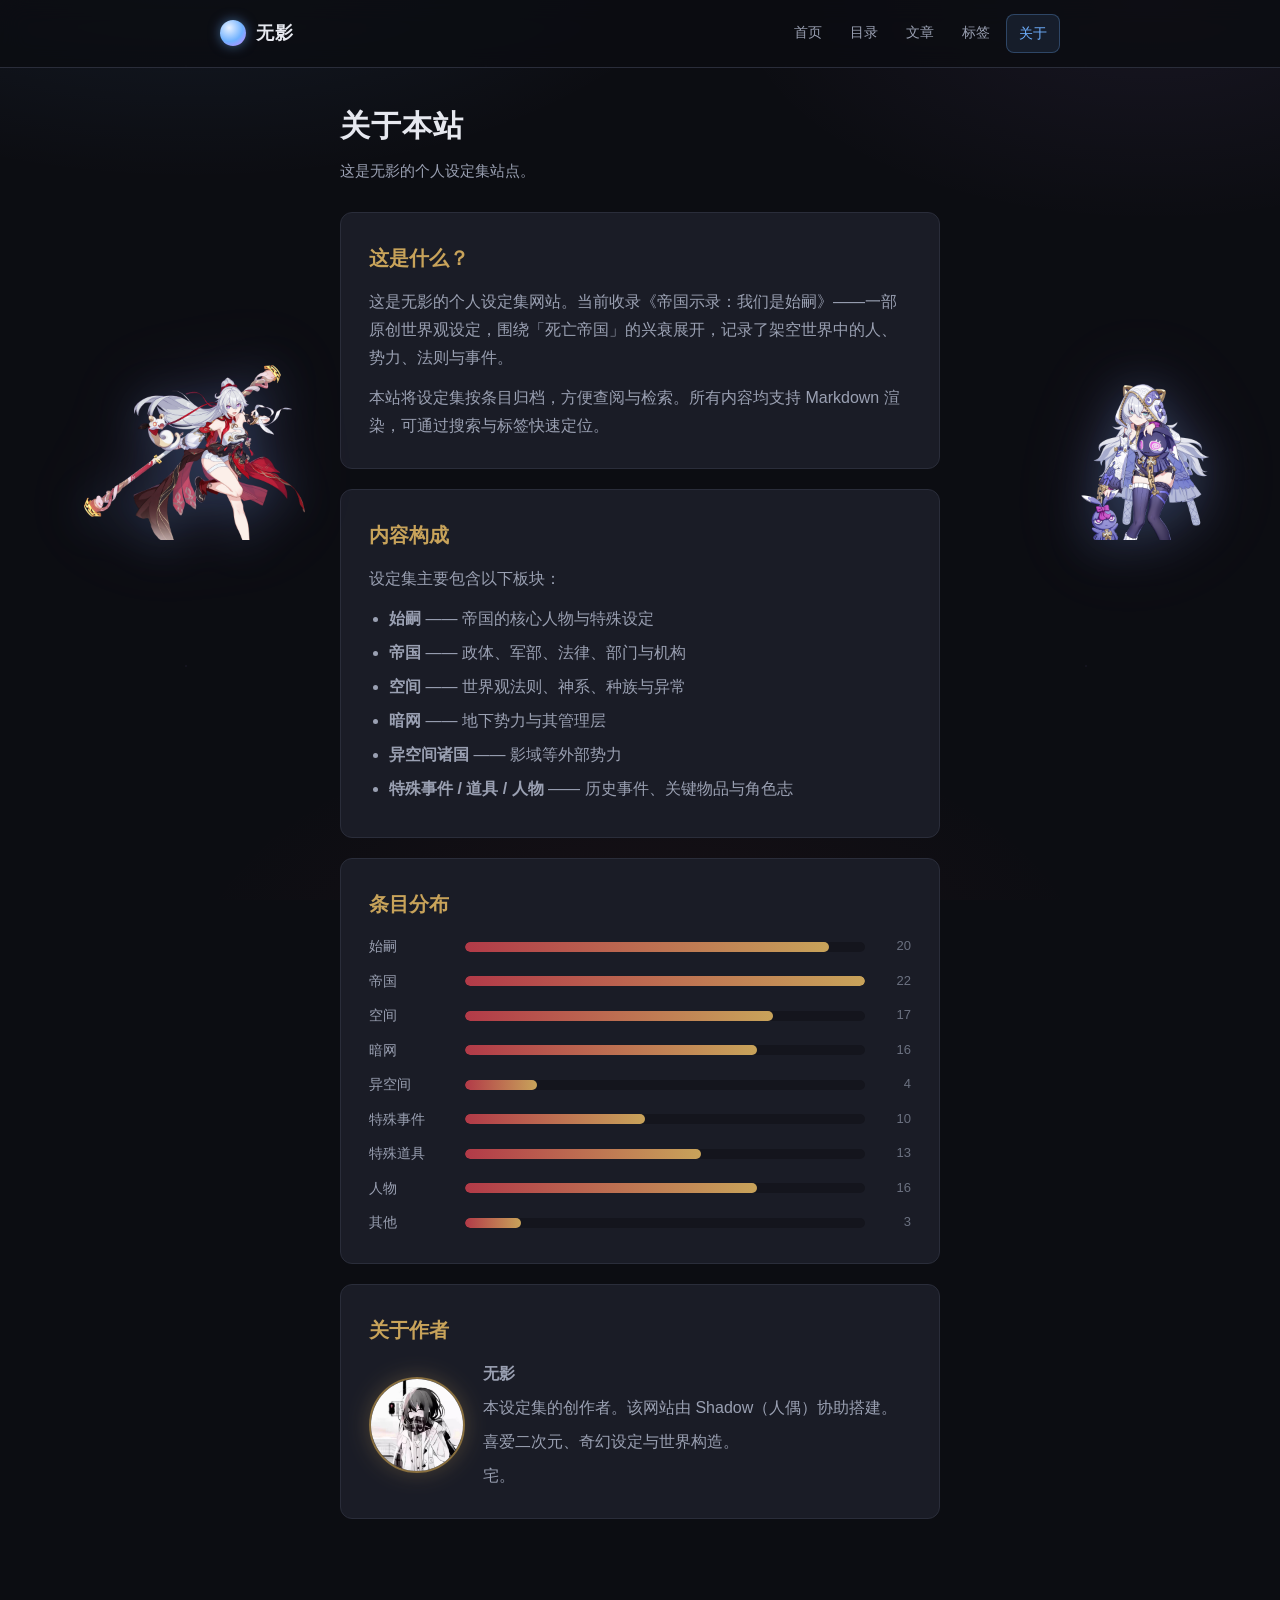
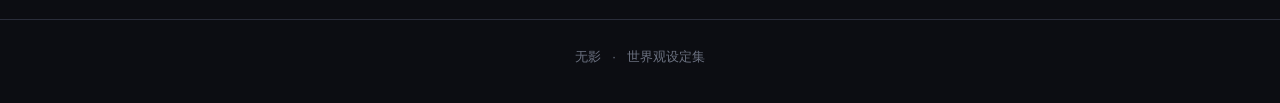
==== website/about.html @ 32f3dcf8 "初始提交：无影个人设定集网站（静态站 + 数据生成脚本）" ====
<!DOCTYPE html>
<html lang="zh-CN">
<head>
  <meta charset="UTF-8">
  <meta name="viewport" content="width=device-width, initial-scale=1.0">
  <title>关于 · 无影</title>
  <link rel="icon" href="favicon.jpg" type="image/jpeg">
  <link rel="stylesheet" href="assets/css/style.css">
</head>
<body data-page="about">
<header class="site-header">
    <div class="header-inner">
      <a class="brand" href="index.html">
        <span class="emblem"></span>
        <span>无影</span>
      </a>
      <nav class="nav-links">
        <a href="index.html" data-nav="home">首页</a>
        <a href="contents.html" data-nav="contents">目录</a>
        <a href="articles.html" data-nav="articles">文章</a>
        <a href="tags.html" data-nav="tags">标签</a>
        <a href="about.html" data-nav="about">关于</a>
      </nav>
    </div>
  </header>

  <div class="container">
    <h1 class="page-title">关于本站</h1>
    <p class="page-sub">这是无影的个人设定集站点。</p>

    <div class="about-card">
      <h2>这是什么？</h2>
      <p>这是无影的个人设定集网站。当前收录《帝国示录：我们是始嗣》——一部原创世界观设定，围绕「死亡帝国」的兴衰展开，记录了架空世界中的人、势力、法则与事件。</p>
      <p>本站将设定集按条目归档，方便查阅与检索。所有内容均支持 Markdown 渲染，可通过搜索与标签快速定位。</p>
    </div>

    <div class="about-card">
      <h2>内容构成</h2>
      <p>设定集主要包含以下板块：</p>
      <ul>
        <li><strong>始嗣</strong> —— 帝国的核心人物与特殊设定</li>
        <li><strong>帝国</strong> —— 政体、军部、法律、部门与机构</li>
        <li><strong>空间</strong> —— 世界观法则、神系、种族与异常</li>
        <li><strong>暗网</strong> —— 地下势力与其管理层</li>
        <li><strong>异空间诸国</strong> —— 影域等外部势力</li>
        <li><strong>特殊事件 / 道具 / 人物</strong> —— 历史事件、关键物品与角色志</li>
      </ul>
    </div>

    <div class="about-card">
      <h2>条目分布</h2>
      <div class="cat-bars" id="cat-bars"></div>
    </div>

    <div class="about-card">
      <h2>关于作者</h2>
      <div class="author-row">
        <img class="author-avatar" src="assets/img/avatar.jpg" alt="无影">
        <div class="author-meta">
          <p><strong>无影</strong></p>
          <p>本设定集的创作者。该网站由 Shadow（人偶）协助搭建。</p>
          <p>喜爱二次元、奇幻设定与世界构造。</p>
          <p>宅。</p>
        </div>
      </div>
    </div>
  </div>

  <footer class="site-footer">
    <span>无影</span>
    <span class="sep">·</span>
    <span>世界观设定集</span>
  </footer>

  <script src="assets/js/characters.js"></script>
  <script src="assets/js/articles.js"></script>
  <script src="assets/js/app.js"></script>
</body>
</html>
---- website/assets/css/style.css ----
/* =========================================================
   无影 · 个人设定集网站
   暗色主题 · 死亡帝国风格
   ========================================================= */

:root {
  --bg: #0c0d12;
  --bg-elev: #14151d;
  --bg-card: #1a1c26;
  --bg-card-hover: #20232f;
  --border: #2a2d3a;
  --border-strong: #3a3e50;
  --text: #e6e8ef;
  --text-dim: #9aa0b2;
  --text-faint: #6b7180;
  --accent: #c8a35a;        /* 鎏金 */
  --accent-dim: #8a6f3c;
  --accent-2: #b23a48;      /* 死亡绯红 */
  --accent-2-dim: #6e2730;
  /* 琪亚娜·卡斯兰娜配色 */
  --kiana-blue: #6fb1ff;      /* 蓝瞳 */
  --kiana-blue-deep: #2f6fd6;
  --kiana-purple: #b98cff;    /* 终焉律者紫 */
  --kiana-silver: #e8f1ff;    /* 银白长发 */
  --code-bg: #0f1016;
  --link: #d9bd7e;
  --radius: 12px;
  --radius-sm: 8px;
  --font-serif: "Noto Serif SC", "Songti SC", "SimSun", serif;
  --font-sans: -apple-system, BlinkMacSystemFont, "Segoe UI", "PingFang SC",
    "Hiragino Sans GB", "Microsoft YaHei", sans-serif;
  --maxw: 880px;
}

* { box-sizing: border-box; }

html { scroll-behavior: smooth; }

body {
  margin: 0;
  background: var(--bg);
  color: var(--text);
  font-family: var(--font-sans);
  line-height: 1.75;
  font-size: 16px;
  -webkit-font-smoothing: antialiased;
}

/* 背景纹理：星尘 + 暗红晕染 + 琪亚娜的冰蓝律者光晕 */
body::before {
  content: "";
  position: fixed;
  inset: 0;
  z-index: -1;
  background:
    radial-gradient(ellipse 70% 50% at 15% -10%, rgba(111, 177, 255, 0.10), transparent 60%),
    radial-gradient(ellipse 60% 45% at 90% 0%, rgba(185, 140, 255, 0.07), transparent 55%),
    radial-gradient(ellipse 60% 50% at 50% 110%, rgba(178, 58, 72, 0.08), transparent 60%),
    radial-gradient(1px 1px at 20% 30%, rgba(255,255,255,0.06) 50%, transparent 50%),
    radial-gradient(1px 1px at 75% 60%, rgba(150,190,255,0.06) 50%, transparent 50%),
    radial-gradient(1px 1px at 40% 80%, rgba(255,255,255,0.05) 50%, transparent 50%),
    radial-gradient(1.5px 1.5px at 62% 22%, rgba(185,140,255,0.05) 50%, transparent 50%),
    var(--bg);
  background-size: auto, auto, auto, 180px 180px, 220px 220px, 260px 260px, 300px 300px, auto;
}

a { color: var(--link); text-decoration: none; }
a:hover { color: var(--accent); }

/* ---------- 顶部导航 ---------- */
.site-header {
  position: sticky;
  top: 0;
  z-index: 50;
  backdrop-filter: blur(12px);
  background: rgba(12, 13, 18, 0.82);
  border-bottom: 1px solid var(--border);
}

.header-inner {
  max-width: var(--maxw);
  margin: 0 auto;
  padding: 14px 20px;
  display: flex;
  align-items: center;
  justify-content: space-between;
  gap: 16px;
}

.brand {
  display: flex;
  align-items: center;
  gap: 10px;
  font-family: var(--font-serif);
  font-weight: 700;
  font-size: 18px;
  color: var(--text);
  letter-spacing: 1px;
}
.brand .emblem {
  width: 26px; height: 26px;
  border-radius: 50%;
  background: radial-gradient(circle at 35% 30%, var(--kiana-silver), var(--kiana-blue) 55%, var(--kiana-purple) 90%);
  box-shadow: 0 0 12px rgba(111, 177, 255, 0.5);
  flex-shrink: 0;
}
.brand:hover { color: var(--text); }

.nav-links {
  display: flex;
  gap: 4px;
  flex-wrap: wrap;
}
.nav-links a {
  padding: 6px 12px;
  border-radius: var(--radius-sm);
  color: var(--text-dim);
  font-size: 14px;
  transition: all .18s;
}
.nav-links a:hover { color: var(--text); background: var(--bg-card); }
.nav-links a.active {
  color: var(--kiana-blue);
  background: rgba(111, 177, 255, 0.10);
  border: 1px solid rgba(111, 177, 255, 0.28);
}

/* ---------- 布局 ---------- */
.container {
  max-width: var(--maxw);
  margin: 0 auto;
  padding: 32px 20px 80px;
}

.page-title {
  font-family: var(--font-serif);
  font-size: 30px;
  font-weight: 700;
  margin: 0 0 6px;
  letter-spacing: 1px;
}
.page-sub {
  color: var(--text-dim);
  margin: 0 0 28px;
  font-size: 15px;
}

/* ---------- 首页 hero ---------- */
.hero {
  padding: 44px 0 8px;
}
.hero h1 {
  font-family: var(--font-serif);
  font-size: 38px;
  margin: 0 0 12px;
  letter-spacing: 2px;
  background: linear-gradient(120deg, var(--text) 0%, var(--accent) 55%, var(--accent-2) 100%);
  -webkit-background-clip: text;
  background-clip: text;
  -webkit-text-fill-color: transparent;
}
.hero p {
  color: var(--text-dim);
  max-width: 620px;
  margin: 0 0 24px;
  font-size: 16px;
}

.stats-row {
  display: flex;
  gap: 28px;
  flex-wrap: wrap;
  padding: 18px 0 6px;
  border-top: 1px solid var(--border);
  border-bottom: 1px solid var(--border);
  margin-bottom: 28px;
}
.stat .num {
  font-family: var(--font-serif);
  font-size: 26px;
  font-weight: 700;
  color: var(--accent);
}
.stat .label { color: var(--text-dim); font-size: 13px; }

/* ---------- 工具栏 ---------- */
.toolbar {
  display: flex;
  gap: 12px;
  align-items: center;
  flex-wrap: wrap;
  margin-bottom: 22px;
}
.search-box {
  flex: 1 1 240px;
  min-width: 200px;
  position: relative;
}
.search-box input {
  width: 100%;
  padding: 10px 14px 10px 36px;
  background: var(--bg-elev);
  border: 1px solid var(--border);
  border-radius: var(--radius-sm);
  color: var(--text);
  font-size: 14px;
  outline: none;
  transition: border-color .18s;
}
.search-box input:focus { border-color: var(--accent-dim); }
.search-box input::placeholder { color: var(--text-faint); }
.search-box .search-icon {
  position: absolute;
  left: 12px; top: 50%;
  transform: translateY(-50%);
  color: var(--text-faint);
  pointer-events: none;
}

.filter-select {
  padding: 10px 14px;
  background: var(--bg-elev);
  border: 1px solid var(--border);
  border-radius: var(--radius-sm);
  color: var(--text);
  font-size: 14px;
  outline: none;
  cursor: pointer;
}

/* ---------- 文章列表 ---------- */
.article-list { display: flex; flex-direction: column; gap: 14px; }

.article-card {
  display: block;
  padding: 20px 22px;
  background: var(--bg-card);
  border: 1px solid var(--border);
  border-radius: var(--radius);
  transition: all .18s;
  position: relative;
  overflow: hidden;
}
.article-card:hover {
  background: var(--bg-card-hover);
  border-color: var(--accent-dim);
  transform: translateY(-2px);
  box-shadow: 0 8px 28px rgba(0,0,0,0.35);
}
.article-card::before {
  content: "";
  position: absolute;
  left: 0; top: 0; bottom: 0;
  width: 3px;
  background: var(--accent);
  opacity: 0;
  transition: opacity .18s;
}
.article-card:hover::before { opacity: 1; }

.card-top {
  display: flex;
  align-items: center;
  justify-content: space-between;
  gap: 12px;
  margin-bottom: 6px;
}
.card-title {
  font-family: var(--font-serif);
  font-size: 19px;
  font-weight: 700;
  color: var(--text);
  margin: 0;
}
.card-date { color: var(--text-faint); font-size: 12.5px; white-space: nowrap; }

.card-summary {
  color: var(--text-dim);
  font-size: 14px;
  margin: 0 0 12px;
  display: -webkit-box;
  -webkit-line-clamp: 2;
  -webkit-box-orient: vertical;
  overflow: hidden;
}

.card-meta { display: flex; gap: 8px; flex-wrap: wrap; align-items: center; }

.tag-chip, .cat-chip {
  display: inline-block;
  padding: 2px 10px;
  border-radius: 20px;
  font-size: 12px;
  line-height: 1.5;
  white-space: nowrap;
}
.cat-chip {
  background: rgba(178, 58, 72, 0.14);
  color: #e08a95;
  border: 1px solid rgba(178, 58, 72, 0.35);
}
.tag-chip {
  background: rgba(200, 163, 90, 0.10);
  color: var(--accent);
  border: 1px solid rgba(200, 163, 90, 0.28);
}

.empty-state {
  text-align: center;
  padding: 60px 20px;
  color: var(--text-faint);
}

/* ---------- 文章详情 ---------- */
.article-header {
  padding: 26px 0 20px;
  border-bottom: 1px solid var(--border);
  margin-bottom: 26px;
}
.article-header .cat-chip { margin-bottom: 12px; }
.article-header h1 {
  font-family: var(--font-serif);
  font-size: 32px;
  margin: 0 0 12px;
  letter-spacing: 1px;
}
.article-header .meta-line {
  display: flex;
  gap: 10px;
  flex-wrap: wrap;
  align-items: center;
  color: var(--text-dim);
  font-size: 13.5px;
}

.article-body { font-size: 16px; }
.article-body h2 {
  font-family: var(--font-serif);
  font-size: 22px;
  margin: 30px 0 12px;
  padding-left: 12px;
  border-left: 3px solid var(--accent);
  color: var(--accent);
}
.article-body h3 { font-size: 18px; margin: 24px 0 10px; }
.article-body p { margin: 0 0 14px; }
.article-body blockquote {
  margin: 16px 0;
  padding: 12px 18px;
  border-left: 3px solid var(--accent-2);
  background: rgba(178, 58, 72, 0.06);
  border-radius: 0 var(--radius-sm) var(--radius-sm) 0;
  color: var(--text-dim);
}
.article-body hr {
  border: none;
  height: 1px;
  margin: 26px auto;
  width: 60%;
  background: linear-gradient(90deg, transparent, var(--border-strong), transparent);
}
.article-body code {
  background: var(--code-bg);
  padding: 2px 6px;
  border-radius: 4px;
  font-size: 0.9em;
}
.article-body a { border-bottom: 1px dashed var(--accent-dim); }

/* 文章内图片 */
.article-body img {
  max-width: 100%;
  height: auto;
  border-radius: 10px;
}
.article-body .img-cover {
  display: block;
  width: 100%;
  margin: 6px 0 18px;
  border-radius: 12px;
}
/* 人物立绘网格 */
.article-body .char-grid {
  display: grid;
  grid-template-columns: repeat(auto-fill, minmax(150px, 1fr));
  gap: 14px;
  margin: 18px 0;
}
.article-body .char-grid figure { margin: 0; }
.article-body .char-grid img {
  width: 100%;
  height: auto;
  display: block;
  border-radius: 10px;
  box-shadow: 0 6px 18px rgba(0, 0, 0, 0.35);
}
.article-body .char-grid figcaption {
  text-align: center;
  font-size: 13px;
  color: var(--text-dim);
  margin-top: 8px;
  letter-spacing: 1px;
}

.article-footer {
  margin-top: 40px;
  padding-top: 20px;
  border-top: 1px solid var(--border);
  display: flex;
  justify-content: space-between;
  align-items: center;
  flex-wrap: wrap;
  gap: 14px;
}
.back-link {
  display: inline-flex;
  align-items: center;
  gap: 6px;
  color: var(--text-dim);
  font-size: 14px;
}
.back-link:hover { color: var(--accent); }

.prev-next { display: flex; gap: 10px; flex-wrap: wrap; }
.prev-next a {
  font-size: 13px;
  padding: 5px 12px;
  border: 1px solid var(--border);
  border-radius: var(--radius-sm);
  color: var(--text-dim);
}
.prev-next a:hover { color: var(--accent); border-color: var(--accent-dim); }

/* ---------- 标签页 ---------- */
.tag-cloud {
  display: flex;
  flex-wrap: wrap;
  gap: 12px;
  margin-bottom: 34px;
}
.tag-cloud-item {
  padding: 8px 16px;
  border: 1px solid var(--border);
  border-radius: 24px;
  background: var(--bg-card);
  color: var(--text-dim);
  font-size: 14px;
  cursor: pointer;
  transition: all .18s;
}
.tag-cloud-item:hover { color: var(--accent); border-color: var(--accent-dim); }
.tag-cloud-item.active {
  color: var(--accent);
  border-color: var(--accent);
  background: rgba(200, 163, 90, 0.10);
}
.tag-cloud-item .count { color: var(--text-faint); font-size: 12px; margin-left: 4px; }

/* ---------- 首页门户 ---------- */
.home-hero {
  padding: 64px 0 36px;
  text-align: center;
}
.home-hero h1 {
  font-family: var(--font-serif);
  font-size: 44px;
  margin: 0 0 16px;
  letter-spacing: 3px;
  background: linear-gradient(120deg, var(--kiana-silver) 0%, var(--kiana-blue) 40%, var(--kiana-purple) 75%, var(--accent) 100%);
  -webkit-background-clip: text;
  background-clip: text;
  -webkit-text-fill-color: transparent;
}
.home-hero p {
  color: var(--text-dim);
  max-width: 640px;
  margin: 0 auto 30px;
  font-size: 16px;
}
.home-hero .emblem-lg {
  position: relative;
  width: 72px; height: 72px;
  border-radius: 50%;
  margin: 0 auto 26px;
  background: radial-gradient(circle at 38% 30%, var(--kiana-silver), var(--kiana-blue) 55%, var(--kiana-blue-deep) 90%);
  box-shadow:
    0 0 24px rgba(111, 177, 255, 0.55),
    0 0 60px rgba(111, 177, 255, 0.25);
}

/* 律者光环：终焉琪亚娜的标志性旋转环 */
.kiana-halo {
  position: absolute;
  top: 50%; left: 50%;
  width: 150px; height: 150px;
  margin: -75px 0 0 -75px;
  border-radius: 50%;
  border: 1px solid rgba(185, 140, 255, 0.55);
  pointer-events: none;
  animation: halo-spin 14s linear infinite;
}
.kiana-halo::before {
  content: "";
  position: absolute;
  top: 12px; left: 50%;
  width: 9px; height: 9px;
  margin-left: -4.5px;
  border-radius: 50%;
  background: var(--kiana-purple);
  box-shadow: 0 0 12px rgba(185, 140, 255, 0.9);
}
.kiana-halo.halo-2 {
  width: 190px; height: 190px;
  margin: -95px 0 0 -95px;
  border-style: dashed;
  border-color: rgba(111, 177, 255, 0.4);
  animation: halo-spin 22s linear infinite reverse;
}
.kiana-halo.halo-2::before {
  top: auto; bottom: 20px;
  background: var(--kiana-blue);
  box-shadow: 0 0 12px rgba(111, 177, 255, 0.9);
}
@keyframes halo-spin {
  from { transform: rotate(0deg); }
  to { transform: rotate(360deg); }
}

.home-cta {
  display: flex;
  gap: 14px;
  justify-content: center;
  flex-wrap: wrap;
  margin-bottom: 44px;
}
.home-cta a {
  padding: 12px 28px;
  border-radius: 28px;
  font-size: 15px;
  font-weight: 600;
  letter-spacing: 1px;
  transition: all .18s;
}
.home-cta .btn-primary {
  background: linear-gradient(120deg, var(--kiana-blue), var(--kiana-purple));
  color: #0c1220;
  box-shadow: 0 6px 20px rgba(111, 177, 255, 0.35);
}
.home-cta .btn-primary:hover { transform: translateY(-2px); color: #0c1220; }
.home-cta .btn-ghost {
  border: 1px solid var(--border-strong);
  color: var(--text-dim);
}
.home-cta .btn-ghost:hover { color: var(--accent); border-color: var(--accent-dim); }

.home-section { margin: 40px 0 10px; }
.home-section-title {
  display: flex;
  align-items: baseline;
  justify-content: space-between;
  gap: 10px;
  margin-bottom: 18px;
}
.home-section-title h2 {
  font-family: var(--font-serif);
  font-size: 22px;
  margin: 0;
  color: var(--text);
  letter-spacing: 1px;
}
.home-section-title .more {
  color: var(--text-dim);
  font-size: 13px;
}
.home-section-title .more:hover { color: var(--accent); }

.cat-grid {
  display: grid;
  grid-template-columns: repeat(auto-fill, minmax(160px, 1fr));
  gap: 14px;
}
.cat-card {
  display: block;
  padding: 20px 16px;
  background: var(--bg-card);
  border: 1px solid var(--border);
  border-radius: var(--radius);
  text-align: center;
  transition: all .18s;
}
.cat-card:hover {
  background: var(--bg-card-hover);
  border-color: var(--kiana-blue-deep);
  transform: translateY(-3px);
  box-shadow: 0 8px 26px rgba(111, 177, 255, 0.18);
}
.cat-card .cat-name {
  font-family: var(--font-serif);
  font-size: 17px;
  font-weight: 700;
  color: var(--text);
  display: block;
  margin-bottom: 4px;
}
.cat-card:hover .cat-name { color: var(--kiana-blue); }
.cat-card .cat-num {
  color: var(--text-faint);
  font-size: 12.5px;
}

/* ---------- 目录页 ---------- */
.toc-section { margin-bottom: 34px; }
.toc-section h2 {
  font-family: var(--font-serif);
  font-size: 22px;
  color: var(--accent);
  border-bottom: 1px solid var(--border);
  padding-bottom: 10px;
  margin: 0 0 14px;
  display: flex;
  align-items: baseline;
  justify-content: space-between;
  gap: 10px;
}
.toc-count {
  font-size: 13px;
  color: var(--text-faint);
  font-family: var(--font-sans);
  font-weight: normal;
}
.toc-items { display: flex; flex-direction: column; gap: 6px; }
.toc-item {
  display: flex;
  align-items: center;
  gap: 14px;
  padding: 10px 14px;
  background: var(--bg-card);
  border: 1px solid var(--border);
  border-radius: var(--radius-sm);
  color: var(--text);
  transition: all .15s;
}
.toc-item:hover {
  background: var(--bg-card-hover);
  border-color: var(--accent-dim);
  color: var(--text);
  transform: translateX(2px);
}
.toc-item.placeholder { opacity: 0.65; }
.toc-num {
  width: 32px;
  color: var(--text-faint);
  font-size: 12px;
  text-align: right;
  flex-shrink: 0;
  font-variant-numeric: tabular-nums;
}
.toc-title { flex: 1; font-size: 15px; }
.toc-meta {
  color: var(--text-faint);
  font-size: 12px;
  white-space: nowrap;
  display: flex;
  align-items: center;
  gap: 8px;
}
.ph-tag {
  display: inline-block;
  padding: 1px 7px;
  border-radius: 4px;
  font-size: 11px;
  background: rgba(178, 58, 72, 0.18);
  color: #e08a95;
  border: 1px solid rgba(178, 58, 72, 0.35);
}

.toc-totals {
  margin-top: 28px;
  padding-top: 18px;
  border-top: 1px solid var(--border);
  color: var(--text-dim);
  font-size: 13px;
  text-align: center;
}

/* ---------- 关于页 ---------- */
.about-card {
  background: var(--bg-card);
  border: 1px solid var(--border);
  border-radius: var(--radius);
  padding: 28px;
  margin-bottom: 20px;
}
.about-card h2 {
  font-family: var(--font-serif);
  font-size: 20px;
  margin: 0 0 12px;
  color: var(--accent);
}
.about-card p { margin: 0 0 12px; color: var(--text-dim); }
.about-card p:last-child { margin-bottom: 0; }
.about-card ul { margin: 0; padding-left: 20px; color: var(--text-dim); }
.about-card li { margin-bottom: 6px; }

.cat-bars { display: flex; flex-direction: column; gap: 10px; }
.cat-bar-row { display: flex; align-items: center; gap: 12px; font-size: 14px; }
.cat-bar-name { width: 84px; color: var(--text-dim); flex-shrink: 0; }
.cat-bar-track { flex: 1; height: 10px; background: var(--bg-elev); border-radius: 5px; overflow: hidden; }
.cat-bar-fill {
  height: 100%;
  background: linear-gradient(90deg, var(--accent-2), var(--accent));
  border-radius: 5px;
}
.cat-bar-count { width: 34px; text-align: right; color: var(--text-faint); font-size: 13px; }

/* ---------- 作者头像 ---------- */
.author-row {
  display: flex;
  gap: 18px;
  align-items: center;
}
.author-avatar {
  width: 96px;
  height: 96px;
  border-radius: 50%;
  object-fit: cover;
  flex-shrink: 0;
  border: 2px solid var(--accent-dim);
  box-shadow: 0 0 22px rgba(200, 163, 90, 0.28);
  filter: grayscale(0.05);
}
.author-meta { flex: 1; }
.author-meta p { margin: 0 0 6px; }
.author-meta p:last-child { margin-bottom: 0; }

/* ---------- 左侧琪亚娜立绘（PNG 透明底融入暗色背景） ---------- */
.kiana-side {
  position: fixed;
  left: 0;
  top: 50%;
  transform: translateY(-50%);
  width: 25vw;
  max-width: 460px;
  z-index: 1;
  pointer-events: none;
  display: flex;
  flex-direction: column;
  align-items: center;
  animation: kiana-fade-in .9s ease both;
  animation-delay: .2s;
  opacity: 0;
}

.kiana-side .kiana-figure {
  width: 100%;
  display: flex;
  align-items: center;
  justify-content: center;
  background-color: var(--bg);
}

.kiana-side .kiana-img {
  display: block;
  width: 100%;
  height: auto;
  object-fit: contain;
  filter:
    drop-shadow(0 6px 22px rgba(111, 177, 255, 0.22))
    drop-shadow(0 0 38px rgba(185, 140, 255, 0.14));
  transition: transform 8s ease, filter .3s ease;
}
.kiana-side:hover .kiana-img {
  transform: scale(1.03);
  filter:
    drop-shadow(0 8px 28px rgba(111, 177, 255, 0.4))
    drop-shadow(0 0 52px rgba(185, 140, 255, 0.26));
}

.kiana-side .kiana-label {
  margin-top: 12px;
  text-align: center;
  font-family: var(--font-serif);
  font-size: 13.5px;
  letter-spacing: 4px;
  color: var(--kiana-blue);
  text-shadow: 0 0 14px rgba(111, 177, 255, 0.55);
  flex-shrink: 0;
}
.kiana-side .kiana-sub {
  text-align: center;
  font-size: 10.5px;
  color: var(--text-faint);
  letter-spacing: 2.5px;
  margin-top: 4px;
  margin-bottom: 4px;
  font-family: var(--font-sans);
  flex-shrink: 0;
}

@keyframes kiana-fade-in {
  from { opacity: 0; transform: translate(-24px, -50%); }
  to { opacity: 1; transform: translate(0, -50%); }
}

/* 右侧版立绘 */
.kiana-side.right {
  left: auto;
  right: 0;
  animation-name: kiana-fade-in-right;
}
.kiana-side.right .kiana-img {
  filter:
    drop-shadow(0 6px 22px rgba(111, 177, 255, 0.22))
    drop-shadow(0 0 38px rgba(185, 140, 255, 0.14));
}
.kiana-side.right .kiana-figure {
  background-color: var(--bg);
}
@keyframes kiana-fade-in-right {
  from { opacity: 0; transform: translate(24px, -50%); }
  to { opacity: 1; transform: translate(0, -50%); }
}

@media (max-width: 1279px) {
  .kiana-side { display: none; }
}
@media (min-width: 1280px) {
  /* 中间内容占页面一半，左右各留 25% 给立绘 */
  body.char-both .container {
    max-width: 50vw;
    margin-left: auto;
    margin-right: auto;
  }
}

/* ---------- 页脚 ---------- */
.site-footer {
  border-top: 1px solid var(--border);
  padding: 26px 20px 34px;
  text-align: center;
  color: var(--text-faint);
  font-size: 13px;
}
.site-footer .sep { margin: 0 8px; }

/* ---------- 响应式 ---------- */
@media (max-width: 600px) {
  .header-inner { flex-direction: column; gap: 8px; padding: 12px 16px; }
  .hero h1 { font-size: 30px; }
  .page-title { font-size: 26px; }
  .article-header h1 { font-size: 26px; }
  .stats-row { gap: 20px; }
}

/* ---------- 图片点击放大（lightbox） ---------- */
.article-body img { cursor: zoom-in; transition: opacity .18s; }
.article-body img:hover { opacity: .92; }
.lightbox {
  position: fixed;
  inset: 0;
  z-index: 1000;
  background: rgba(5, 6, 10, 0.88);
  backdrop-filter: blur(4px);
  display: flex;
  align-items: center;
  justify-content: center;
  cursor: zoom-out;
  opacity: 0;
  pointer-events: none;
  transition: opacity .22s ease;
}
.lightbox.show {
  opacity: 1;
  pointer-events: auto;
}
.lightbox img {
  max-width: 92vw;
  max-height: 92vh;
  border-radius: 10px;
  box-shadow: 0 16px 56px rgba(0, 0, 0, 0.65);
}

/* ---------- 文本编辑（密钥开启） ---------- */
.article-header { position: relative; }
.edit-btn {
  position: absolute;
  top: 0;
  right: 0;
  padding: 5px 14px;
  font-size: 13px;
  color: var(--text-dim);
  background: transparent;
  border: 1px solid var(--border);
  border-radius: 18px;
  cursor: pointer;
  transition: all .18s;
}
.edit-btn:hover {
  color: var(--kiana-blue);
  border-color: var(--kiana-blue);
  background: rgba(111, 177, 255, 0.08);
}
.edit-btn.del-btn { right: 72px; }
.edit-btn.del-btn:hover {
  color: #ff8a97;
  border-color: #ff8a97;
  background: rgba(178, 58, 72, 0.12);
}
.edit-title {
  width: 100%;
  padding: 10px 14px;
  font-size: 18px;
  font-weight: 600;
  font-family: var(--font-serif);
  color: var(--text);
  background: var(--bg);
  border: 1px solid var(--border-strong);
  border-radius: 10px;
  outline: none;
}
.edit-title:focus { border-color: var(--kiana-blue); }
.new-article-btn {
  padding: 8px 16px;
  font-size: 14px;
  color: #0d1420;
  background: linear-gradient(120deg, var(--kiana-blue), var(--kiana-purple));
  border: none;
  border-radius: 8px;
  cursor: pointer;
  white-space: nowrap;
}

/* 密钥弹窗 */
.key-modal-mask {
  position: fixed;
  inset: 0;
  z-index: 1100;
  background: rgba(5, 6, 10, 0.7);
  backdrop-filter: blur(4px);
  display: flex;
  align-items: center;
  justify-content: center;
}
.key-modal {
  width: 320px;
  max-width: 90vw;
  background: var(--bg-card);
  border: 1px solid var(--border-strong);
  border-radius: 14px;
  padding: 22px 20px;
  box-shadow: 0 16px 48px rgba(0, 0, 0, 0.5);
}
.key-modal h3 { margin: 0 0 14px; font-size: 16px; }
.key-input {
  width: 100%;
  padding: 10px 12px;
  font-size: 14px;
  color: var(--text);
  background: var(--bg);
  border: 1px solid var(--border-strong);
  border-radius: 8px;
  outline: none;
}
.key-input:focus { border-color: var(--kiana-blue); }
.key-input.error { border-color: var(--accent-2); }
.key-modal-actions {
  display: flex;
  justify-content: flex-end;
  gap: 10px;
  margin-top: 16px;
}
.key-modal-actions button {
  padding: 7px 16px;
  font-size: 14px;
  border-radius: 8px;
  cursor: pointer;
  border: 1px solid var(--border-strong);
  background: transparent;
  color: var(--text-dim);
}
.key-modal-actions .key-ok {
  color: #0d1420;
  background: linear-gradient(120deg, var(--kiana-blue), var(--kiana-purple));
  border: none;
}

/* 编辑模式 */
.editor-wrap { display: flex; flex-direction: column; gap: 14px; }
.md-help {
  display: flex;
  flex-wrap: wrap;
  gap: 6px 16px;
  align-items: center;
  padding: 10px 14px;
  font-size: 12px;
  color: var(--text-faint);
  background: var(--bg-card);
  border: 1px solid var(--border);
  border-radius: 8px;
}
.md-help-title { color: var(--text-dim); font-weight: 600; }
.md-help code {
  background: var(--code-bg);
  padding: 1px 6px;
  border-radius: 4px;
  color: var(--kiana-blue);
  font-size: 11px;
}
.editor-panes {
  display: grid;
  grid-template-columns: 1fr 1fr;
  gap: 14px;
  align-items: start;
}
.edit-textarea {
  width: 100%;
  min-height: 56vh;
  padding: 16px;
  font-size: 15px;
  line-height: 1.75;
  font-family: var(--font-sans);
  color: var(--text);
  background: var(--bg);
  border: 1px solid var(--border-strong);
  border-radius: 10px;
  resize: vertical;
  outline: none;
}
.edit-textarea:focus { border-color: var(--kiana-blue); }
.edit-preview {
  min-height: 56vh;
  max-height: 78vh;
  overflow: auto;
  padding: 16px 18px;
  font-size: 16px;
  background: var(--bg);
  border: 1px solid var(--border);
  border-radius: 10px;
}
.edit-preview h2 {
  font-family: var(--font-serif);
  font-size: 20px;
  margin: 20px 0 10px;
  padding-left: 10px;
  border-left: 3px solid var(--accent);
  color: var(--accent);
}
.edit-preview p { margin: 0 0 12px; }
.edit-preview blockquote {
  margin: 12px 0;
  padding: 10px 16px;
  border-left: 3px solid var(--accent-2);
  background: rgba(178, 58, 72, 0.06);
  border-radius: 0 var(--radius-sm) var(--radius-sm) 0;
  color: var(--text-dim);
}
.edit-preview img { max-width: 100%; height: auto; border-radius: 8px; }
.edit-preview .char-grid { display: grid; grid-template-columns: repeat(auto-fill, minmax(90px, 1fr)); gap: 10px; }
.edit-preview .char-grid img { width: 100%; height: auto; border-radius: 8px; }
.edit-preview .char-grid figcaption { text-align: center; font-size: 11px; color: var(--text-dim); margin-top: 4px; }
.edit-preview ul { padding-left: 20px; margin: 10px 0; }
.edit-preview li { margin: 4px 0; }
@media (max-width: 860px) {
  .editor-panes { grid-template-columns: 1fr; }
}
.editor-actions {
  display: flex;
  align-items: center;
  gap: 12px;
}
.editor-hint { flex: 1; font-size: 12px; color: var(--text-faint); }
.editor-actions button {
  padding: 8px 18px;
  font-size: 14px;
  border-radius: 8px;
  cursor: pointer;
  border: 1px solid var(--border-strong);
  background: transparent;
  color: var(--text-dim);
}
.editor-actions .editor-save {
  color: #0d1420;
  background: linear-gradient(120deg, var(--kiana-blue), var(--kiana-purple));
  border: none;
}
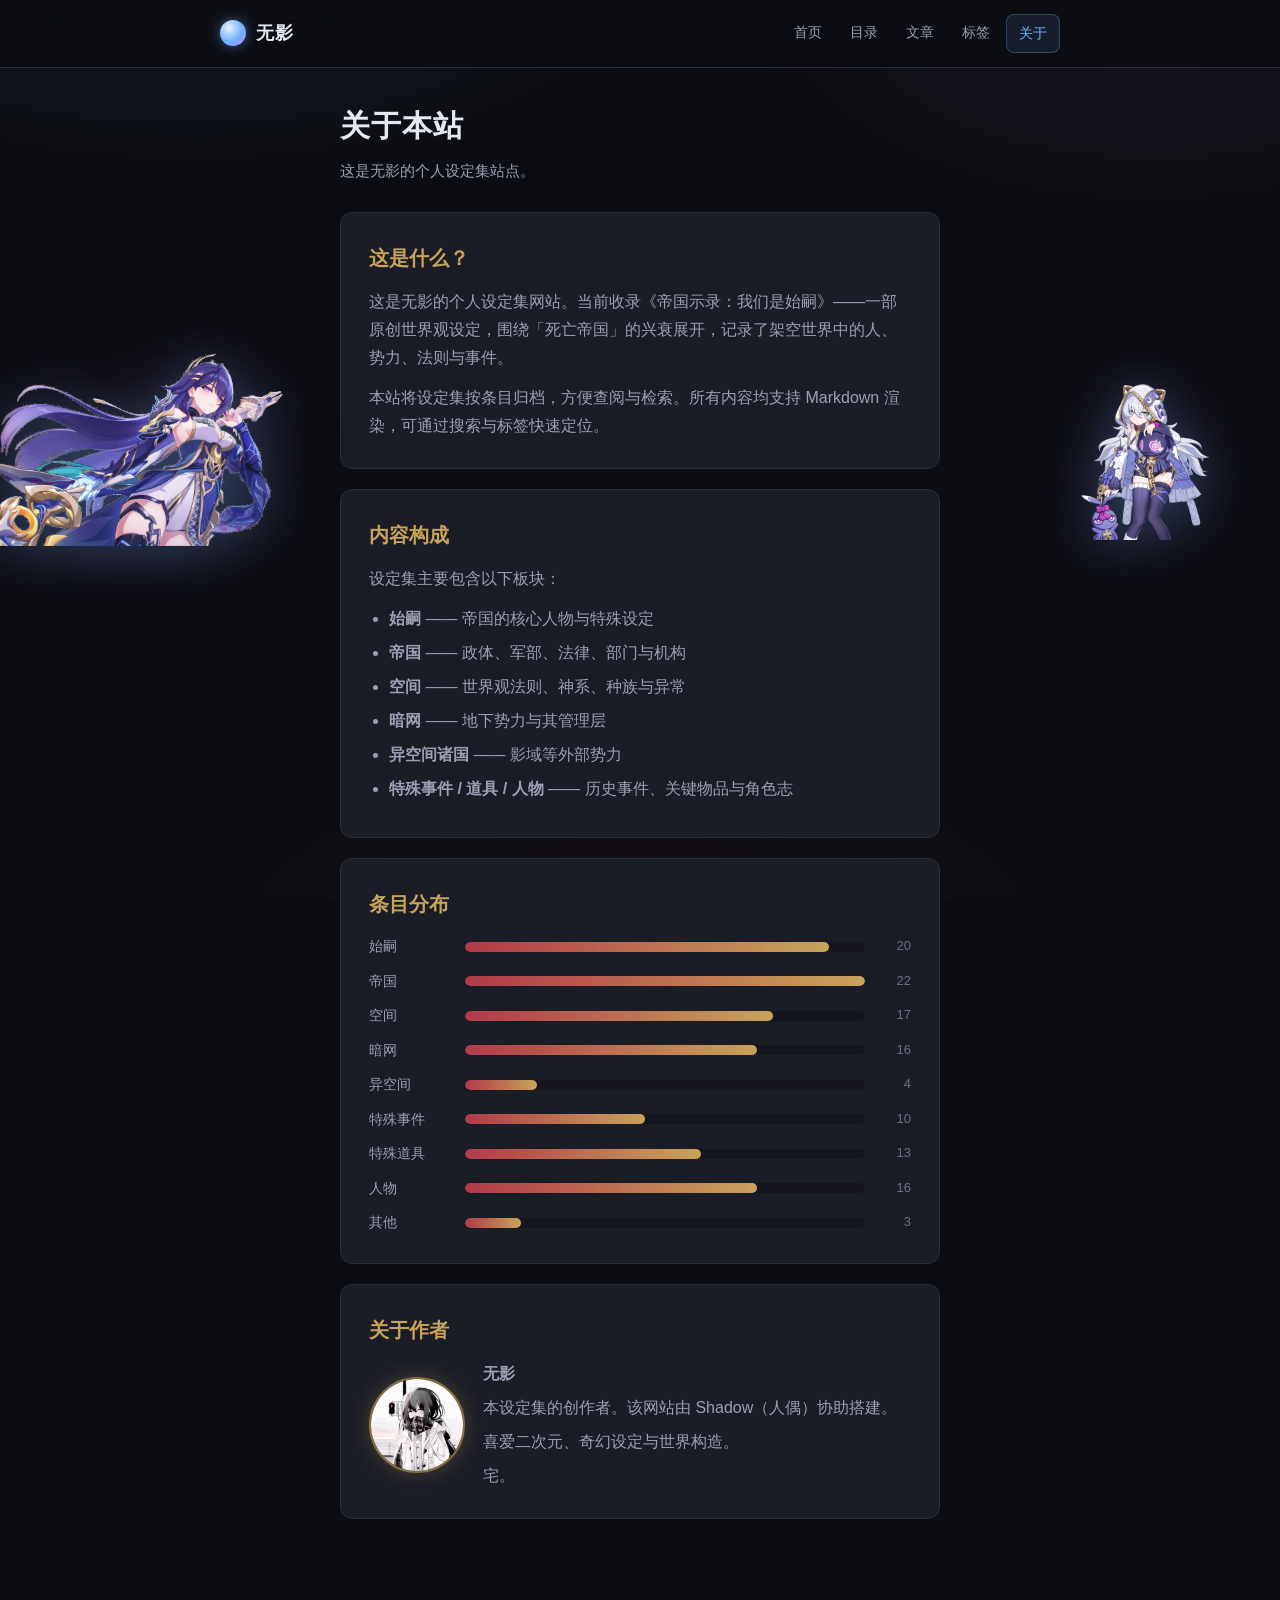
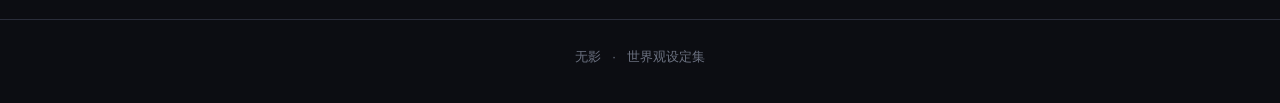
==== commit bab4aa29: "优化 favicon：多尺寸 ICO/PNG + apple-touch-icon + theme-color" ====
--- a/website/about.html
+++ b/website/about.html
@@ -4,7 +4,11 @@
   <meta charset="UTF-8">
   <meta name="viewport" content="width=device-width, initial-scale=1.0">
   <title>关于 · 无影</title>
-  <link rel="icon" href="favicon.jpg" type="image/jpeg">
+  <link rel="icon" type="image/x-icon" href="favicon.ico">
+  <link rel="icon" type="image/png" sizes="32x32" href="favicon-32x32.png">
+  <link rel="icon" type="image/png" sizes="16x16" href="favicon-16x16.png">
+  <link rel="apple-touch-icon" sizes="180x180" href="apple-touch-icon.png">
+  <meta name="theme-color" content="#0c0d12">
   <link rel="stylesheet" href="assets/css/style.css">
 </head>
 <body data-page="about">
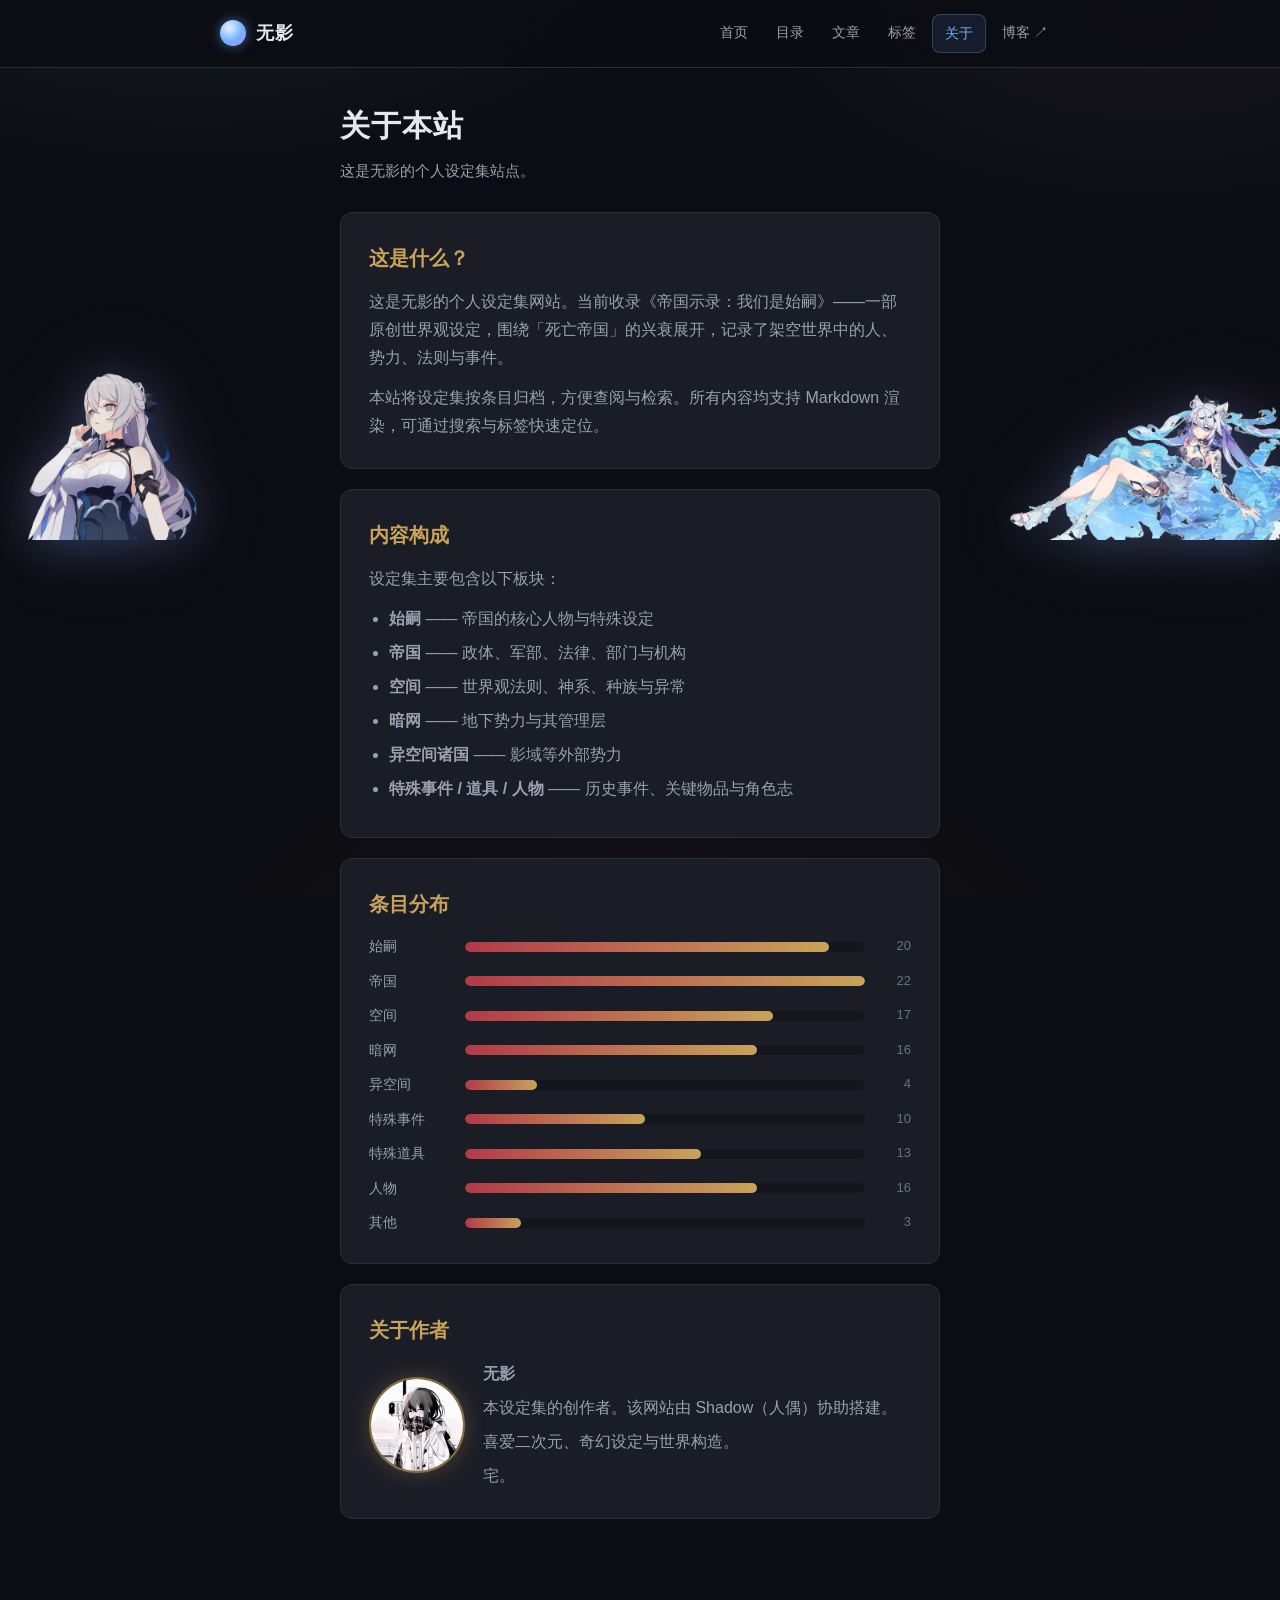
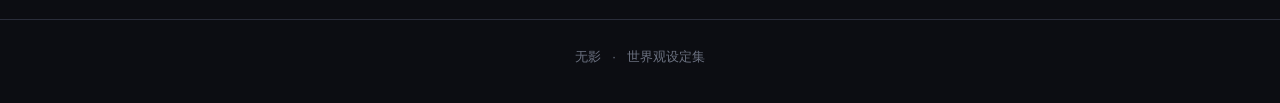
==== commit 9e11dc22: "导航添加博客入口（与博客互链）" ====
--- a/website/about.html
+++ b/website/about.html
@@ -24,6 +24,7 @@
         <a href="articles.html" data-nav="articles">文章</a>
         <a href="tags.html" data-nav="tags">标签</a>
         <a href="about.html" data-nav="about">关于</a>
+        <a href="https://wuyeng4444.github.io/blog/" target="_blank" rel="noopener">博客 ↗</a>
       </nav>
     </div>
   </header>
--- a/website/assets/css/style.css
+++ b/website/assets/css/style.css
@@ -168,12 +168,15 @@
 
 .stats-row {
   display: flex;
-  gap: 28px;
+  gap: 48px;
   flex-wrap: wrap;
-  padding: 18px 0 6px;
+  justify-content: center;
+  width: fit-content;
+  max-width: 100%;
+  margin: 0 auto 28px;
+  padding: 18px 44px 6px;
   border-top: 1px solid var(--border);
   border-bottom: 1px solid var(--border);
-  margin-bottom: 28px;
 }
 .stat .num {
   font-family: var(--font-serif);
